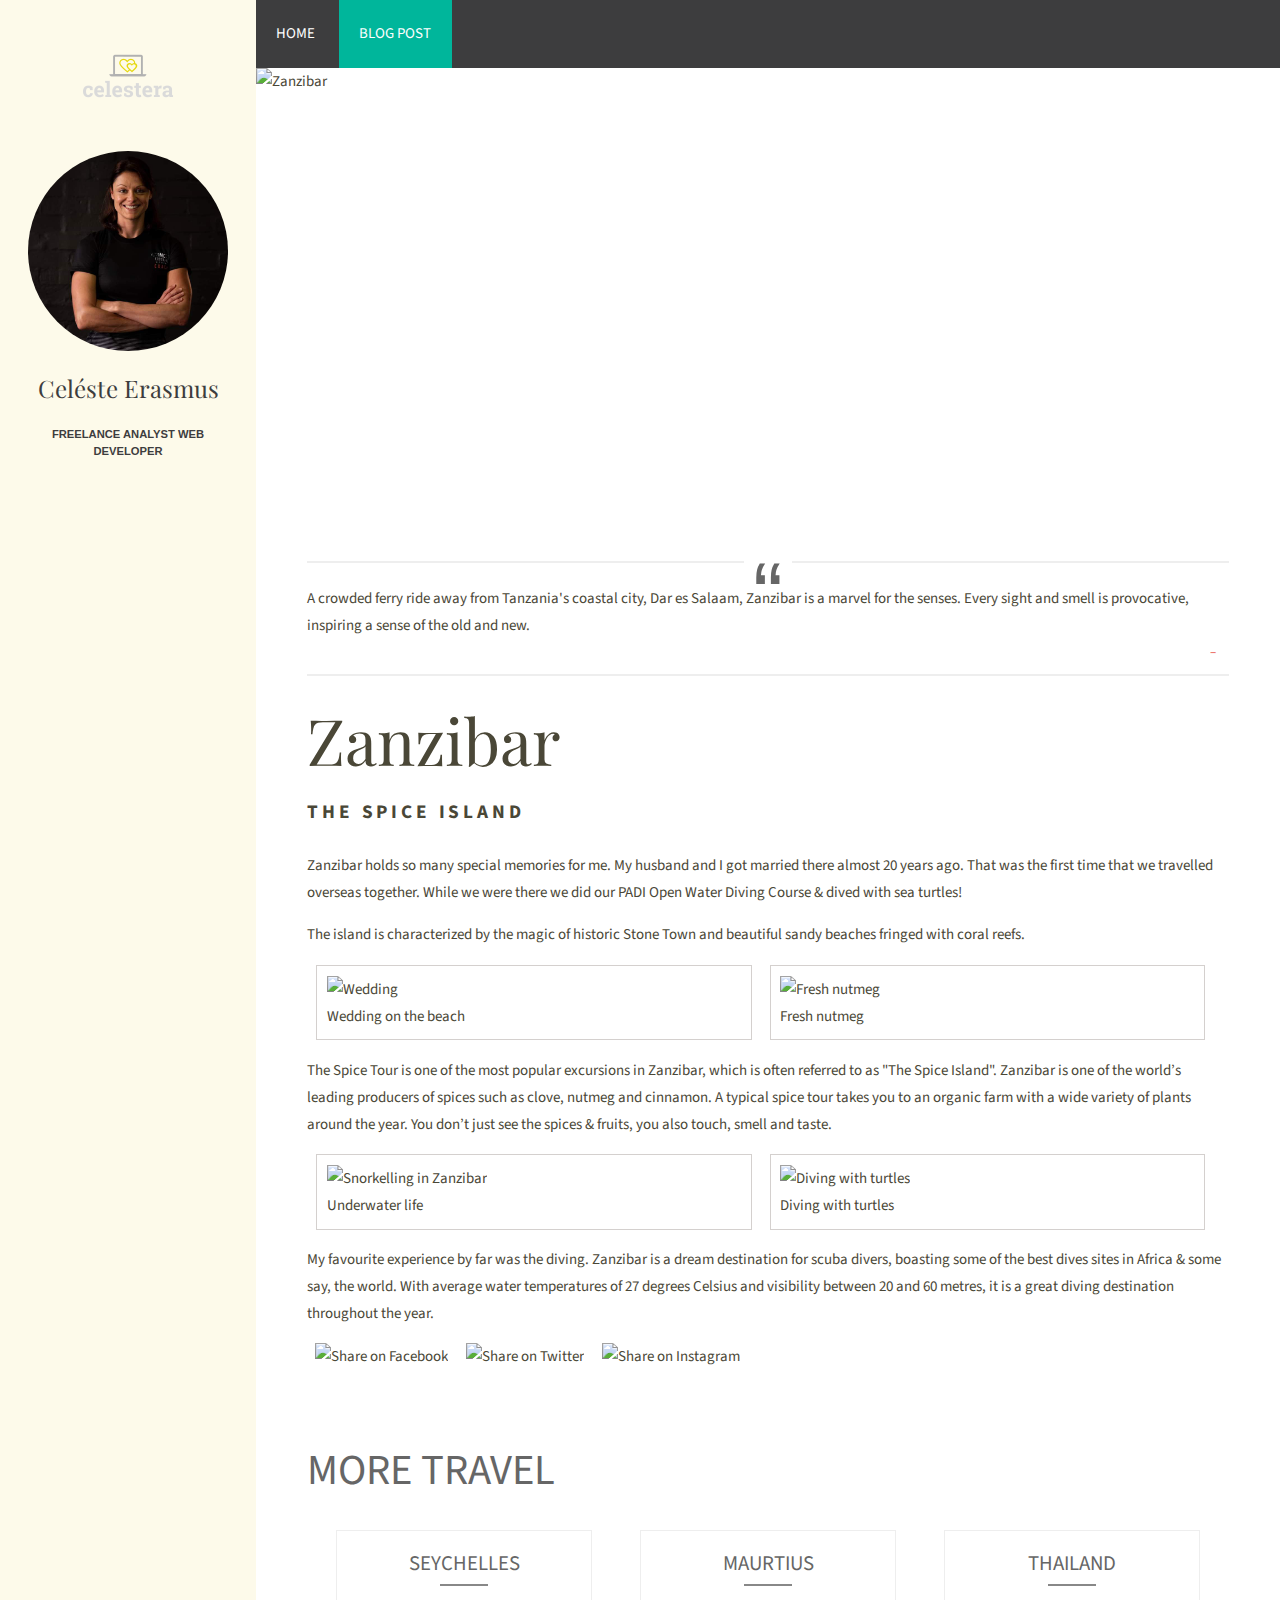
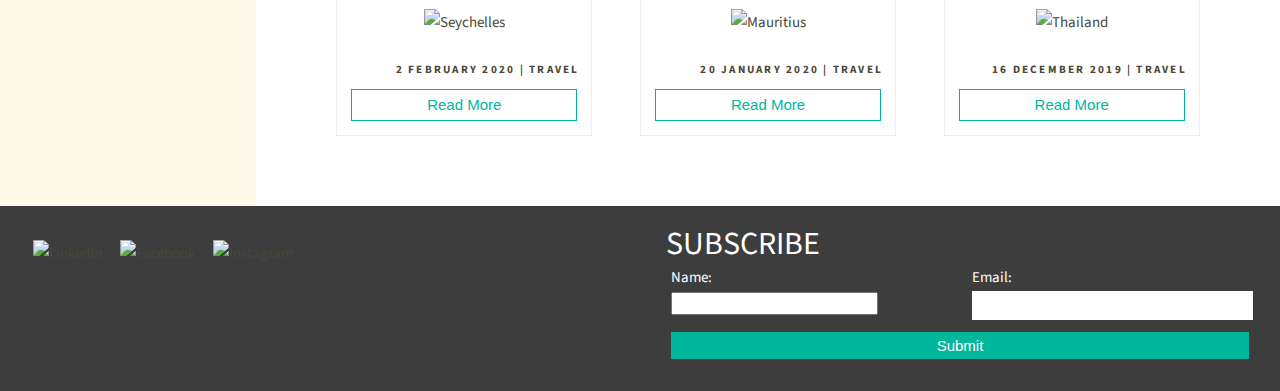
==== blog-post.html @ 35b48afa "Final Commit" ====
<!DOCTYPE html>
<html lang="en">
<head>
    <meta charset="UTF-8">
    <meta name="viewport" content="width=device-width, initial-scale=1">
    <title>Celéste's Blog</title>
    <link href="https://fonts.googleapis.com/css?family=Source+Sans+Pro&display=swap" rel="stylesheet">
    <link href="https://fonts.googleapis.com/css?family=Playfair+Display&display=swap" rel="stylesheet">
    <link rel="stylesheet" href="css/style.css" />
</head>
<body>
    <div class="container">

        <header id="header">

            <nav id="navigation">

                <ul class="menu">
                    <li>
                        <a href="/">Home</a>
                    </li>
                    <li class="active">
                        <a href="/">Blog Post</a>
                    </li>
                </ul>

            </nav>

        </header>

        <aside id="sidebar">

            <div class="logo-container">
                <a href="/"><img class="logo" src="images/logo_200x200.png" alt="celestera"/></a>
            </div>

            <div class="author">
                <img src="images/profile.jpg" alt="Celeste Erasmus"/>
                <p class="author-name">Celéste Erasmus</p>
                <p class="author-title">Freelance Analyst Web Developer</p>
            </div>

        </aside>

        <section id="content">

            <div class="blog-banner">
                <img src="images/zanzibar-banner.jpg" alt="Zanzibar" />
            </div>

            <article class="blog-post">

                <blockquote>A crowded ferry ride away from Tanzania's coastal city, Dar es Salaam, Zanzibar is a marvel for the senses. Every sight and smell is provocative, inspiring a sense of the old and new.</blockquote>

                <h1>Zanzibar</h1>
                <h2>The Spice Island</h2>

                <p>Zanzibar holds so many special memories for me. My husband and I got married there almost 20 years ago. That was the first time that we travelled overseas together. While we were there we did our PADI Open Water Diving Course & dived with sea turtles!</p>
                <p>The island is characterized by the magic of historic Stone Town and beautiful sandy beaches fringed with coral reefs.</p>

                <section class="gallery">
                    <figure>
                        <img src="images/wedding.jpg" alt="Wedding" />
                        <figcaption>Wedding on the beach</figcaption>
                    </figure>
                    <figure>
                        <img src="images/fresh-nutmeg.jpg" alt="Fresh nutmeg" />
                        <figcaption>Fresh nutmeg</figcaption>
                    </figure>

                </section>

                <p>The Spice Tour is one of the most popular excursions in Zanzibar, which is often referred to as "The Spice Island". Zanzibar is one of the world’s leading producers of spices such as clove, nutmeg and cinnamon. A typical spice tour takes you to an organic farm with a wide variety of plants around the year. You don’t just see the spices & fruits, you also touch, smell and taste.</p>

                <section class="gallery">
                    <figure>
                        <img src="images/underwater-zanzibar.jpg" alt="Snorkelling in Zanzibar" />
                        <figcaption>Underwater life</figcaption>
                    </figure>
                    <figure>
                        <img src="images/diving-turtle.jpg" alt="Diving with turtles" />
                        <figcaption>Diving with turtles</figcaption>
                    </figure>
                </section>

                <p>My favourite experience by far was the diving. Zanzibar is a dream destination for scuba divers, boasting some of the best dives sites in Africa & some say, the world. With average water temperatures of 27 degrees Celsius and visibility between 20 and 60 metres, it is a great diving destination throughout the year.</p>

                <ul class="social-icons">
                    <li><img src="images/001-facebook.png" alt="Share on Facebook" /></li>
                    <li><img src="images/002-twitter.png" alt="Share on Twitter" /></li>
                    <li><img src="images/003-instagram.png" alt="Share on Instagram" /></li>
                </ul>

            </article>

            <section class="cards related-posts">

                <h3>More Travel</h3>

                <article class="card">
                    <h3>Seychelles</h3>
                    <hr>
                    <img src="images/seychelles.jpg" alt="Seychelles"/>
                    <p class="card-meta">2 February 2020 | Travel </p>
                    <a href="#" class="alt-btn">Read More</a>
                </article>

                <article class="card">
                    <h3>Maurtius</h3>
                    <hr>
                    <img src="images/mauritius.jpg" alt="Mauritius"/>
                    <p class="card-meta">20 January 2020 | Travel </p>
                    <a href="#" class="alt-btn">Read More</a>
                </article>

                <article class="card">
                    <h3>Thailand</h3>
                    <hr>
                    <img src="images/thailand.jpg" alt="Thailand"/>
                    <p class="card-meta">16 December 2019 | Travel </p>
                         <a href="#" class="alt-btn">Read More</a>
                </article>

            </section>

        </section>



        <footer id="footer">

            <div class="col-2">

                <ul class="social-icons">
                    <li><img src="images/005-linkedin.png" alt="LinkedIn" /></li>
                    <li><img src="images/004-facebook.png" alt="Facebook" /></li>
                    <li><img src="images/006-instagram.png" alt="Instagram" /></li>
                </ul>

            </div>

            <div class="col-2">

                <h4>Subscribe</h4>
                <form id="subscribe" action="" method="POST">
                    <fieldset>
                        <label for="fname">Name:</label><br>
                        <input id="fname" type="text" name="fname">
                    </fieldset>
                    <fieldset>
                        <label for="email">Email:</label>
                        <input id="email" type="email" name="email"><br>
                    </fieldset>
                    <input class="btn" type="submit" value="Submit">
                </form>

            </div>

        </footer>

    </div>
</body>
</html>
---- css/style.css ----
@import url(reset.css);
@import url(design-system.css);

body {
    color: #4a4737;
}

.container {
    display: grid;
    grid-template-areas: "top" "left" "right" "bottom";
    grid-template-columns: 100%;
    grid-template-rows: auto;
    margin: auto;
    width: 100%;
}

#header {
    background-color: #3d3d3e;
    display: flex;
    flex-direction: row;
    grid-area: top;
}

.logo-container {
    margin: 10% 0 0;
}

.logo {
    max-width: 75px;
}

#navigation {
    align-items: center;
    display: flex;
    flex-direction: row;
    grid-area: nav;
    width: 100%;
}

.menu,.social {
    list-style: none;
}

#sidebar {
    align-items: center;
    background-color: #fdfaea;
    color: #3d3d3e;
    display: flex;
    flex-direction: column;
    grid-area: left;
}

.author {
    margin: 10% 0;
    max-width: 100px;
    text-align: center;
}

.author img {
    -moz-border-radius: 50%;
    -webkit-border-radius: 50%;
    border-radius: 50%;
}

.author p {
    margin: 12% 0;
    text-align: center;
}

.author-name {
    font-family: 'Playfair Display', serif;
    font-size: 1.5rem;
}

.author-title {
    font-family: Arial, "Helvetica Neue", Helvetica, sans-serif;
    font-size: 0.7rem;
    font-weight: 700;
    line-height: 1.5em;
    text-transform: uppercase;
}

#content {
    grid-area: right;
}

.banner {
    background-image: url(../images/main-banner.jpg);
    background-repeat: no-repeat;
    background-size: cover;
    display: flex;
    flex-wrap: nowrap;
    grid-area: banner;
    height: 50vh;
    max-height: 90vh;
    width: 100%;
}

.blog-banner {
    display: flex;
    flex-wrap: nowrap;
    grid-area: banner;
    height: 50vh;
    max-height: 50vh;
}

.intro h2 {
    font-size: 18px;
    margin: 1% 0;
}

.caption {
    color: #fff;
    padding: 12%;
}

.blog-post h1 {
    margin: 3% 0;
}

.blog-post h2 {
    font-size: 1.2rem;
    margin: 2% 0;
}

.related-posts {
    margin: 5%;
}

.related-posts h3 {
    margin: 3% 0;
    width: 100%;
}

.menu {
    width: 100%;
}

.menu li {
    display: inline-block;
    padding: 2%;
}

.active {
    background-color: #00b69b;
}

.menu a {
    color: #fff;
    font-family: 'Source Sans Pro', sans-serif;
    font-size: 0.93333333333333rem;
    text-decoration: none;
    text-transform: uppercase;
}

#footer {
    background-color: #3d3d3e;
    display: flex;
    grid-area: bottom;
}

.social a,h4 {
    color: #fff;
}

#subscribe {
    display: flex;
    flex-wrap: wrap;
    justify-content: space-between;
}

.intro,.blog-post {
    display: flex;
    flex-direction: column;
    margin: 2% 5%;
}

@media only screen and (min-width: 800px){
    .banner {
        height: 90vh;
    }

    .blog-banner {
        height: 50vh;
    }

    .logo {
        max-width: 100px;
    }

    .author {
        margin: 10% 0 20%;
        max-width: 200px;
    }

    .container {
        grid-template-areas: "left top" "left right" "bottom bottom";
        grid-template-columns: 20% 80%;
        grid-template-rows: auto;
        max-width: 1800px;
    }
}
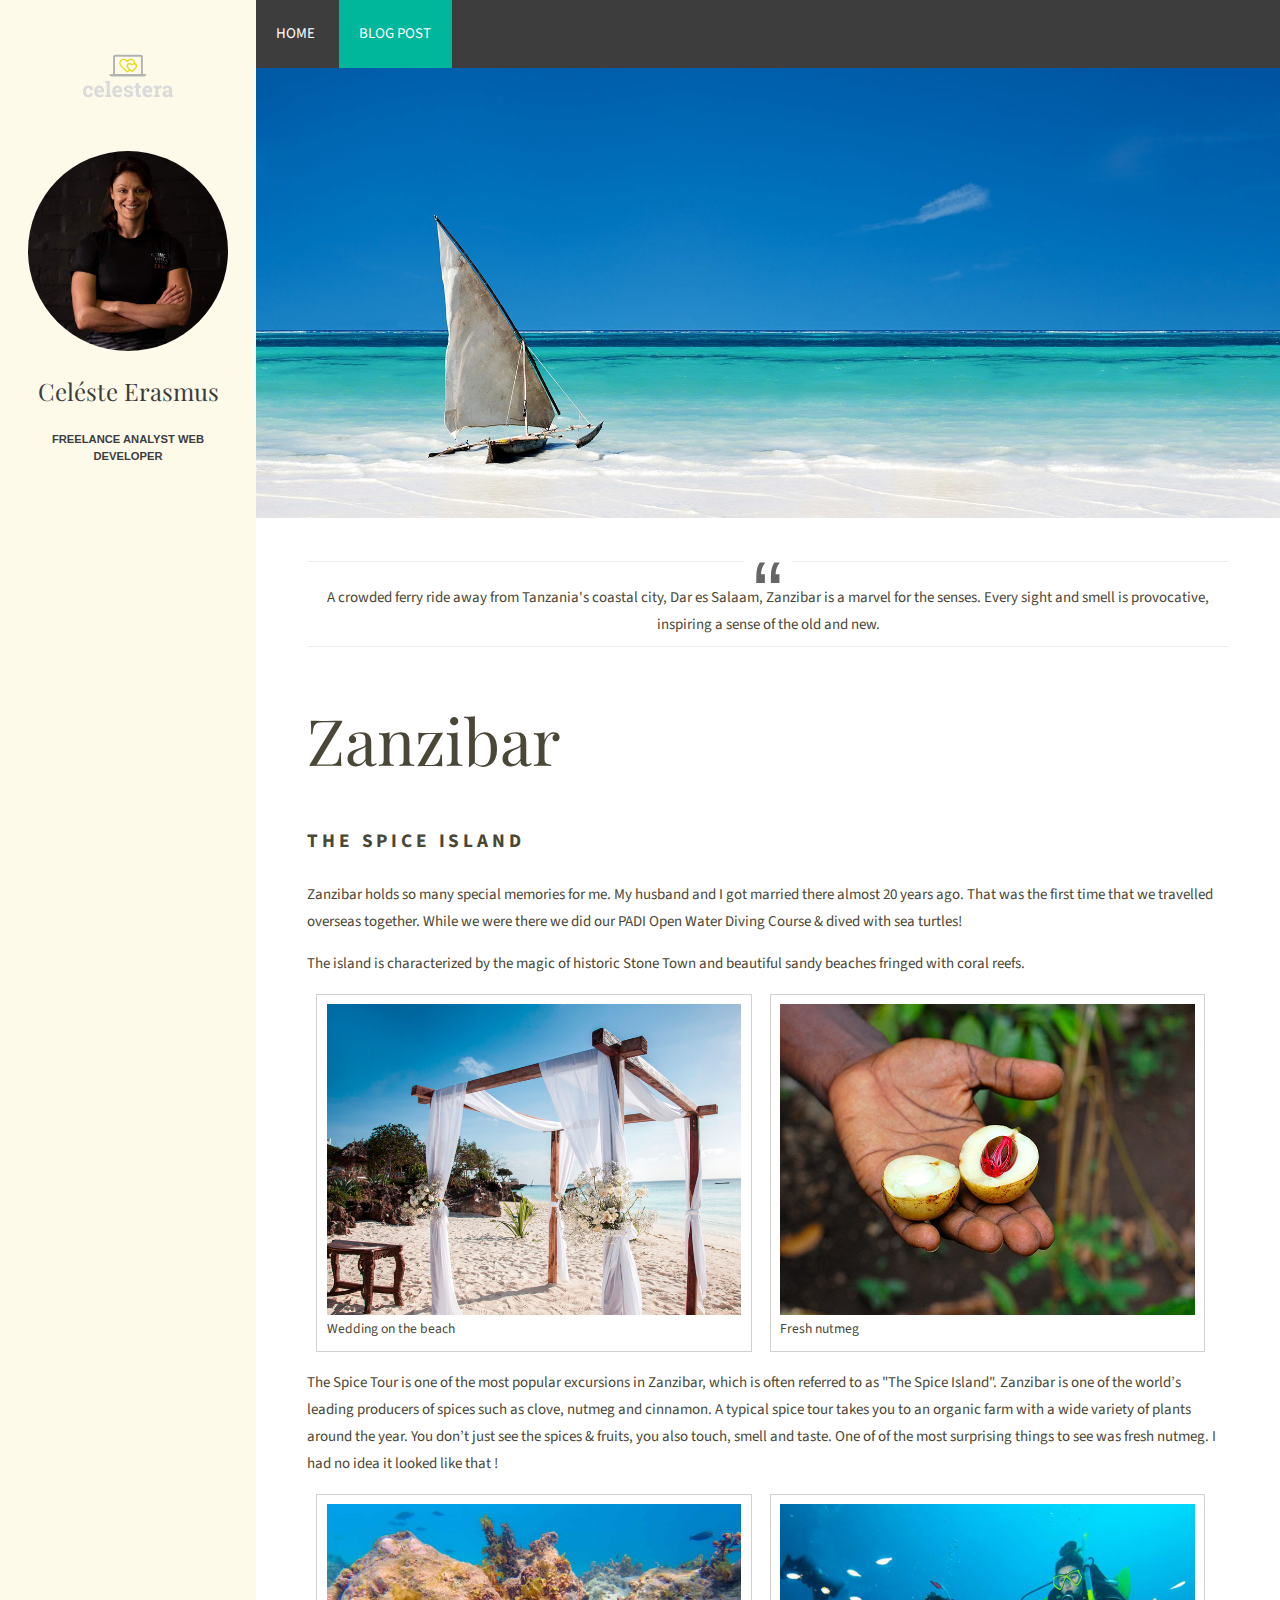
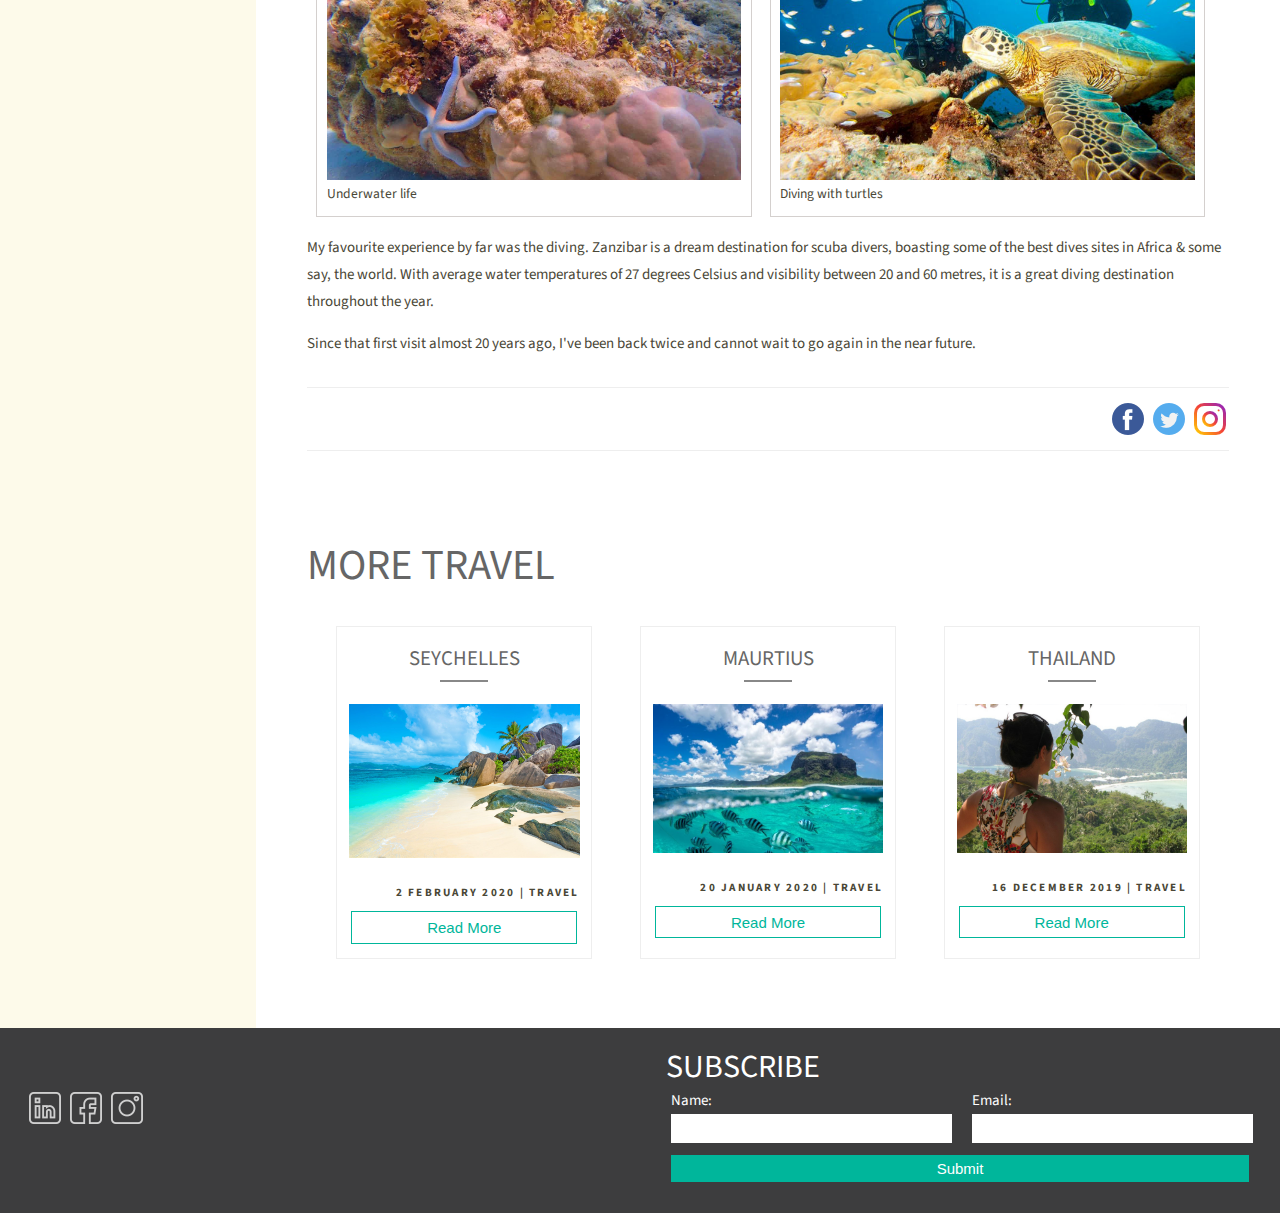
==== commit a583efb1: "Commit after Udacity review updates" ====
--- a/blog-post.html
+++ b/blog-post.html
@@ -3,7 +3,7 @@
 <head>
     <meta charset="UTF-8">
     <meta name="viewport" content="width=device-width, initial-scale=1">
-    <title>Celéste's Blog</title>
+    <title>Celéste's Blog Post</title>
     <link href="https://fonts.googleapis.com/css?family=Source+Sans+Pro&display=swap" rel="stylesheet">
     <link href="https://fonts.googleapis.com/css?family=Playfair+Display&display=swap" rel="stylesheet">
     <link rel="stylesheet" href="css/style.css" />
@@ -17,10 +17,10 @@
 
                 <ul class="menu">
                     <li>
-                        <a href="/">Home</a>
+                        <a href="index.html">Home</a>
                     </li>
                     <li class="active">
-                        <a href="/">Blog Post</a>
+                        <a href="blog-post.html">Blog Post</a>
                     </li>
                 </ul>
 
@@ -31,7 +31,7 @@
         <aside id="sidebar">
 
             <div class="logo-container">
-                <a href="/"><img class="logo" src="images/logo_200x200.png" alt="celestera"/></a>
+                <a href="index.html"><img class="logo" src="images/logo_200x200.png" alt="celestera"/></a>
             </div>
 
             <div class="author">
@@ -70,7 +70,7 @@
 
                 </section>
 
-                <p>The Spice Tour is one of the most popular excursions in Zanzibar, which is often referred to as "The Spice Island". Zanzibar is one of the world’s leading producers of spices such as clove, nutmeg and cinnamon. A typical spice tour takes you to an organic farm with a wide variety of plants around the year. You don’t just see the spices & fruits, you also touch, smell and taste.</p>
+                <p>The Spice Tour is one of the most popular excursions in Zanzibar, which is often referred to as "The Spice Island". Zanzibar is one of the world’s leading producers of spices such as clove, nutmeg and cinnamon. A typical spice tour takes you to an organic farm with a wide variety of plants around the year. You don’t just see the spices & fruits, you also touch, smell and taste. One of of the most surprising things to see was fresh nutmeg. I had no idea it looked like that !</p>
 
                 <section class="gallery">
                     <figure>
@@ -84,6 +84,8 @@
                 </section>
 
                 <p>My favourite experience by far was the diving. Zanzibar is a dream destination for scuba divers, boasting some of the best dives sites in Africa & some say, the world. With average water temperatures of 27 degrees Celsius and visibility between 20 and 60 metres, it is a great diving destination throughout the year.</p>
+
+                <p>Since that first visit almost 20 years ago, I've been back twice and cannot wait to go again in the near future.</p>
 
                 <ul class="social-icons">
                     <li><img src="images/001-facebook.png" alt="Share on Facebook" /></li>
@@ -132,9 +134,21 @@
             <div class="col-2">
 
                 <ul class="social-icons">
-                    <li><img src="images/005-linkedin.png" alt="LinkedIn" /></li>
-                    <li><img src="images/004-facebook.png" alt="Facebook" /></li>
-                    <li><img src="images/006-instagram.png" alt="Instagram" /></li>
+                    <li>
+                        <a href="https://www.linkedin.com/in/celeste-erasmus-55712232/" target="_blank">
+                            <img src="images/005-linkedin.png" alt="LinkedIn" />
+                        </a>
+                    </li>
+                    <li>
+                        <a href="https://www.facebook.com/celeste.erasmus.501" target="_blank">
+                            <img src="images/004-facebook.png" alt="Facebook" />
+                        </a>
+                    </li>
+                    <li>
+                        <a href="https://www.instagram.com/celestera/" target="_blank">
+                            <img src="images/006-instagram.png" alt="Instagram" />
+                        </a>
+                    </li>
                 </ul>
 
             </div>
--- a/css/style.css
+++ b/css/style.css
@@ -1,5 +1,6 @@
 @import url(reset.css);
 @import url(design-system.css);
+@import url(blog-post.css);
 
 body {
     color: #4a4737;
@@ -21,10 +22,6 @@
     grid-area: top;
 }
 
-.logo-container {
-    margin: 10% 0 0;
-}
-
 .logo {
     max-width: 75px;
 }
@@ -37,7 +34,8 @@
     width: 100%;
 }
 
-.menu,.social {
+.menu,
+.social {
     list-style: none;
 }
 
@@ -50,44 +48,12 @@
     grid-area: left;
 }
 
-.author {
-    margin: 10% 0;
-    max-width: 100px;
-    text-align: center;
-}
-
-.author img {
-    -moz-border-radius: 50%;
-    -webkit-border-radius: 50%;
-    border-radius: 50%;
-}
-
-.author p {
-    margin: 12% 0;
-    text-align: center;
-}
-
-.author-name {
-    font-family: 'Playfair Display', serif;
-    font-size: 1.5rem;
-}
-
-.author-title {
-    font-family: Arial, "Helvetica Neue", Helvetica, sans-serif;
-    font-size: 0.7rem;
-    font-weight: 700;
-    line-height: 1.5em;
-    text-transform: uppercase;
-}
-
 #content {
     grid-area: right;
 }
 
 .banner {
-    background-image: url(../images/main-banner.jpg);
-    background-repeat: no-repeat;
-    background-size: cover;
+    background: url(../images/main-banner.jpg) no-repeat 0 0/cover;
     display: flex;
     flex-wrap: nowrap;
     grid-area: banner;
@@ -96,12 +62,10 @@
     width: 100%;
 }
 
-.blog-banner {
+.intro {
     display: flex;
-    flex-wrap: nowrap;
-    grid-area: banner;
-    height: 50vh;
-    max-height: 50vh;
+    flex-direction: column;
+    margin: 2% 5%;
 }
 
 .intro h2 {
@@ -112,24 +76,6 @@
 .caption {
     color: #fff;
     padding: 12%;
-}
-
-.blog-post h1 {
-    margin: 3% 0;
-}
-
-.blog-post h2 {
-    font-size: 1.2rem;
-    margin: 2% 0;
-}
-
-.related-posts {
-    margin: 5%;
-}
-
-.related-posts h3 {
-    margin: 3% 0;
-    width: 100%;
 }
 
 .menu {
@@ -146,9 +92,8 @@
 }
 
 .menu a {
+    font: 0.93333333333333rem 'Source Sans Pro', sans-serif;
     color: #fff;
-    font-family: 'Source Sans Pro', sans-serif;
-    font-size: 0.93333333333333rem;
     text-decoration: none;
     text-transform: uppercase;
 }
@@ -159,7 +104,13 @@
     grid-area: bottom;
 }
 
-.social a,h4 {
+#footer .social-icons {
+    border: none;
+    text-align: left;
+}
+
+.social a,
+h4 {
     color: #fff;
 }
 
@@ -169,13 +120,16 @@
     justify-content: space-between;
 }
 
-.intro,.blog-post {
-    display: flex;
-    flex-direction: column;
-    margin: 2% 5%;
-}
+@media only screen and (min-width: 800px){
 
-@media only screen and (min-width: 800px){
+    .logo-container {
+        margin: 10% 0 0;
+    }
+
+    .author {
+        margin: 10% 0;
+    }
+
     .banner {
         height: 90vh;
     }
@@ -190,7 +144,6 @@
 
     .author {
         margin: 10% 0 20%;
-        max-width: 200px;
     }
 
     .container {
@@ -199,4 +152,5 @@
         grid-template-rows: auto;
         max-width: 1800px;
     }
+
 }